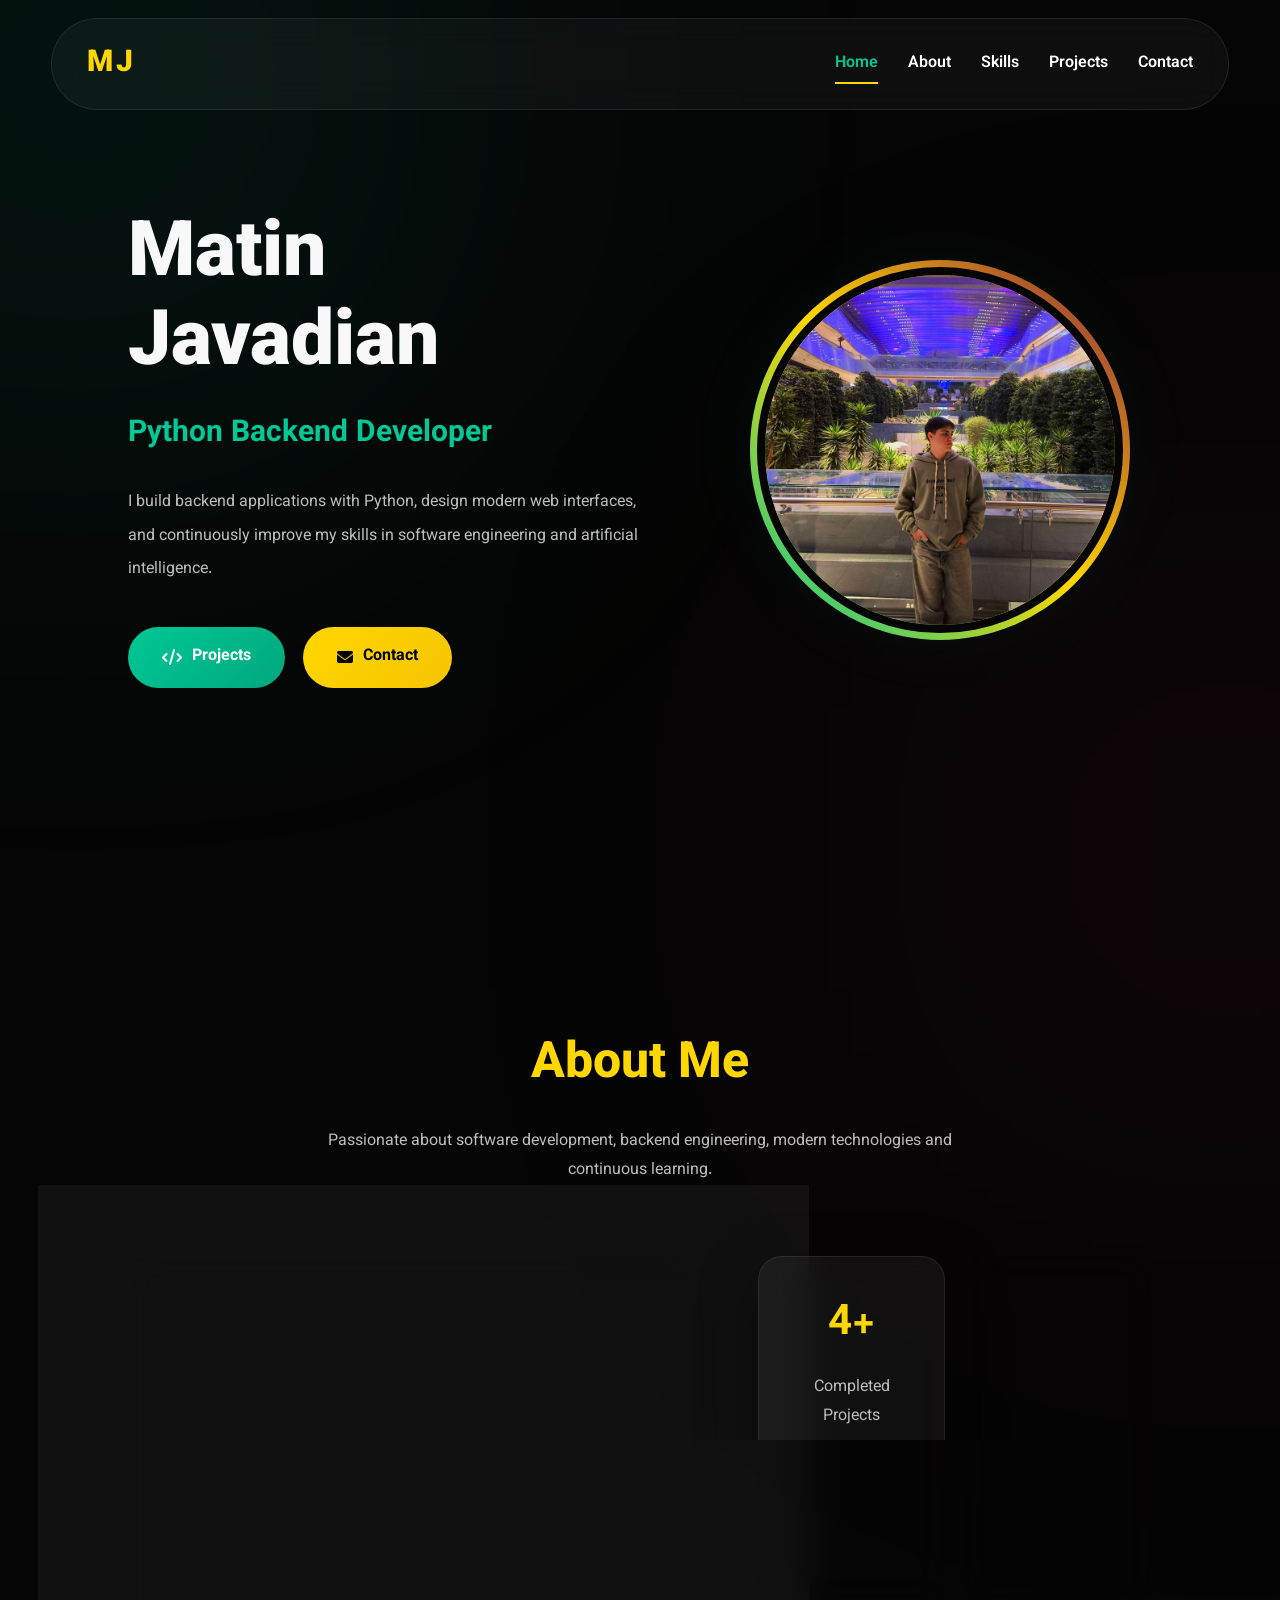
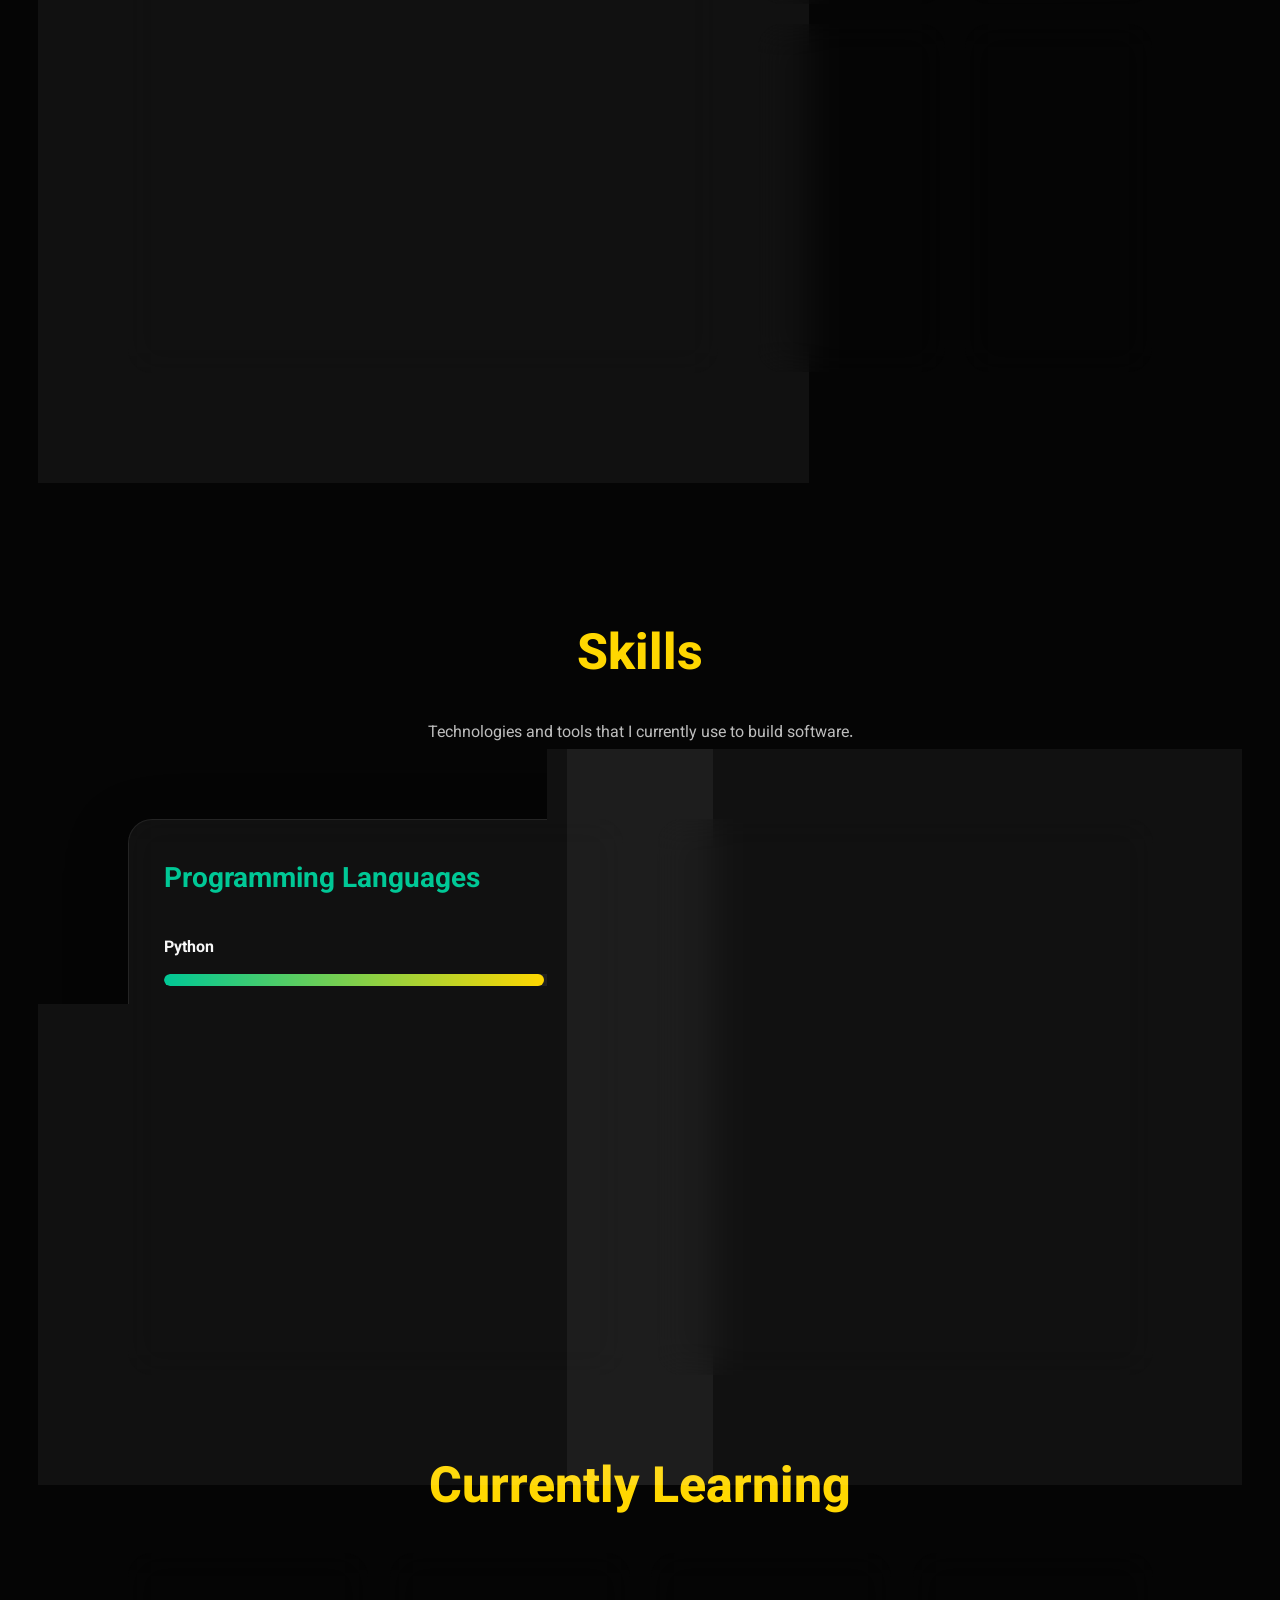
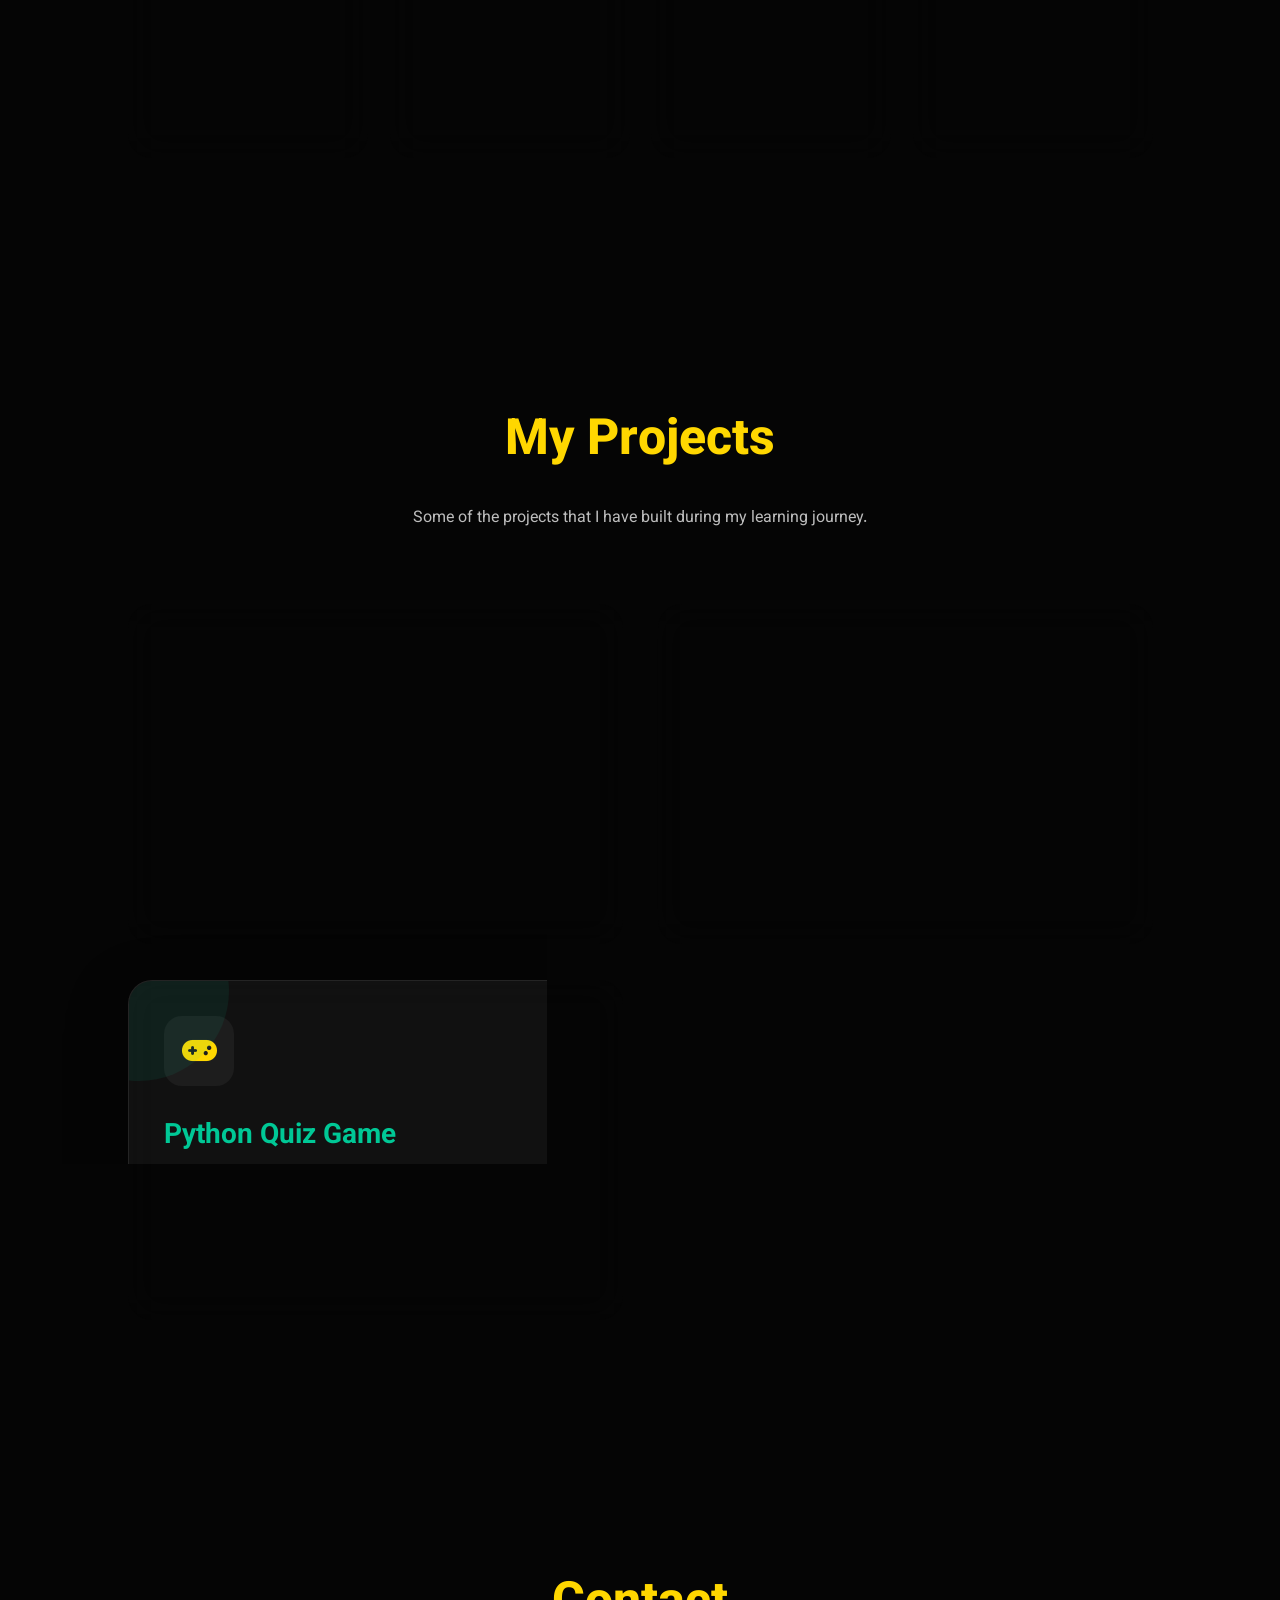
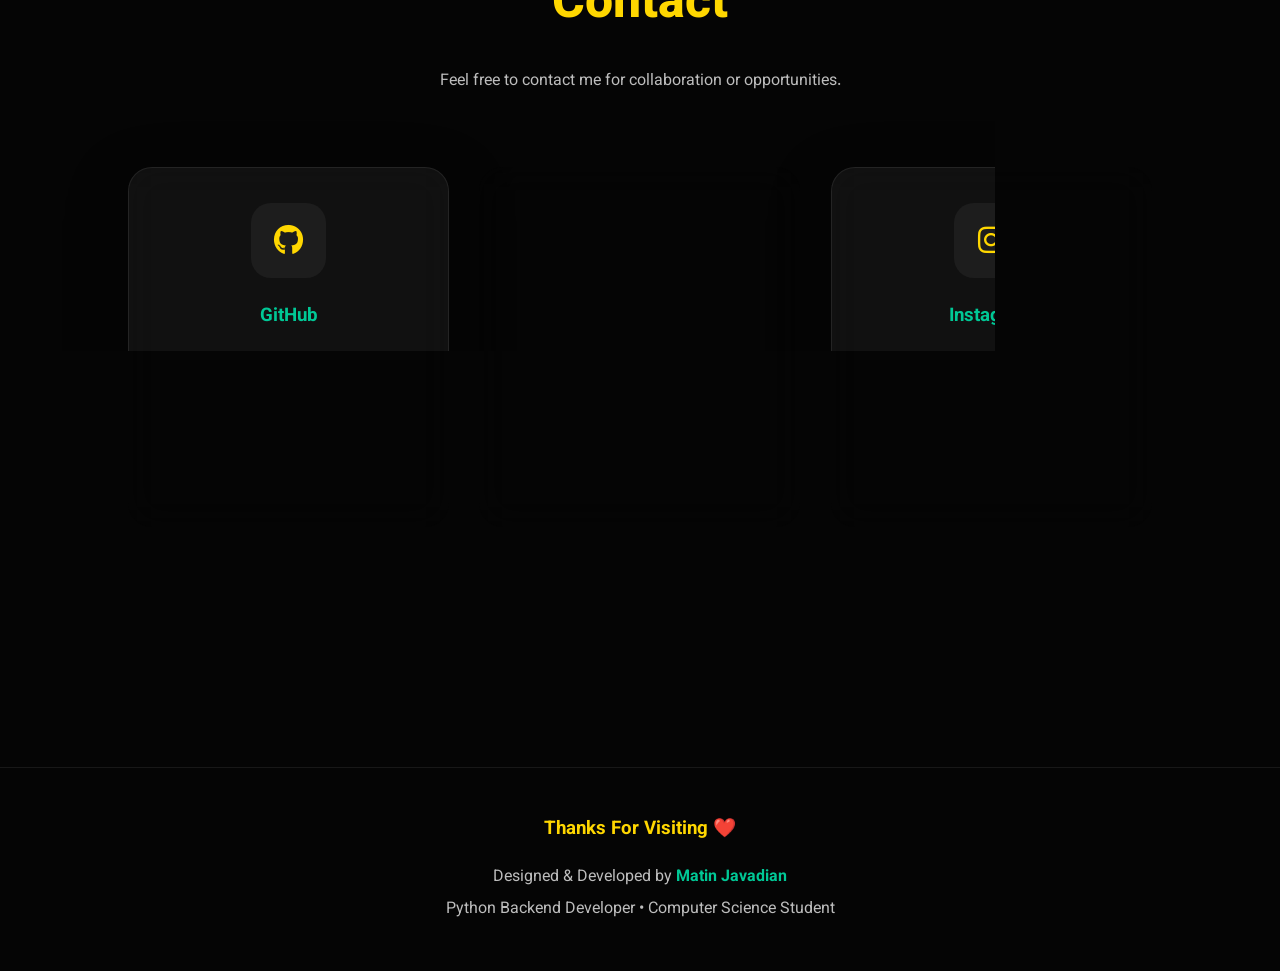
==== portfolio.html @ 79f71a72 "add all files to one single file" ====
<!DOCTYPE html>
<html lang="en" dir="ltr">

<head>

    <meta charset="UTF-8">

    <meta name="viewport"
          content="width=device-width, initial-scale=1.0">

    <meta name="description"
          content="Portfolio of Matin Javadian | Python Backend Developer">

    <meta name="keywords"
          content="Python, Backend Developer, HTML, CSS, Portfolio">

    <meta name="author"
          content="Matin Javadian">

    <title>
        Matin Javadian | Portfolio
    </title>

    <!-- Google Font -->

    <link rel="preconnect"
          href="https://fonts.googleapis.com">

    <link rel="preconnect"
          href="https://fonts.gstatic.com"
          crossorigin>

    <link href="https://fonts.googleapis.com/css2?family=Vazirmatn:wght@300;400;500;600;700;800;900&display=swap"
          rel="stylesheet">

    <!-- Font Awesome -->

    <link rel="stylesheet"
          href="https://cdnjs.cloudflare.com/ajax/libs/font-awesome/6.7.2/css/all.min.css">

    <style>

        /* ===========================
                ROOT
        ============================ */

        :root {

            --background: #050505;

            --surface: #101010;

            --surface-light: #171717;

            --green: #00C896;

            --gold: #FFD700;

            --red: #8B1E3F;

            --white: #F8F8F8;

            --gray: #BDBDBD;

            --glass: rgba(255,255,255,.05);

            --border: rgba(255,255,255,.08);

            --radius: 24px;

            --transition: .35s;

            --shadow:
                0 20px 60px rgba(0,0,0,.35);

        }

        /* ===========================
                RESET
        ============================ */

        * {

            margin: 0;

            padding: 0;

            box-sizing: border-box;

            scroll-behavior: smooth;

        }

        html {

            overflow-x: hidden;

        }

        body {

            background: var(--background);

            color: var(--white);

            font-family: "Vazirmatn", sans-serif;

            overflow-x: hidden;

            line-height: 1.8;

        }

        img {

            display: block;

            max-width: 100%;

        }

        a {

            text-decoration: none;

        }

        ul {

            list-style: none;

        }

        section {

            padding: 120px 10%;

        }

        .container {

            width: min(1300px,100%);

            margin: auto;

        }

        /* ===========================
                SCROLLBAR
        ============================ */

        ::-webkit-scrollbar {

            width: 10px;

        }

        ::-webkit-scrollbar-track {

            background: black;

        }

        ::-webkit-scrollbar-thumb {

            background: linear-gradient(

                    var(--green),

                    var(--gold)

            );

            border-radius: 30px;

        }

        /* ===========================
            BACKGROUND
        ============================ */

        body::before {

            content: "";

            position: fixed;

            width: 650px;

            height: 650px;

            left: -250px;

            top: -250px;

            background: var(--green);

            filter: blur(220px);

            opacity: .12;

            animation: blob1 18s infinite alternate;

            z-index: -100;

        }

        body::after {

            content: "";

            position: fixed;

            width: 600px;

            height: 600px;

            right: -250px;

            bottom: -250px;

            background: var(--red);

            filter: blur(220px);

            opacity: .13;

            animation: blob2 22s infinite alternate;

            z-index: -100;

        }

        @keyframes blob1 {

            to {

                transform:
                    translate(180px,120px);

            }

        }

        @keyframes blob2 {

            to {

                transform:
                    translate(-180px,-120px);

            }

        }

        /* ===========================
            REUSABLE
        ============================ */

        .section-title {

            text-align: center;

            font-size: clamp(35px,4vw,50px);

            color: var(--gold);

            margin-bottom: 18px;

            font-weight: 800;

        }

        .section-subtitle {

            text-align: center;

            color: var(--gray);

            margin-bottom: 70px;

            max-width: 650px;

            margin-inline: auto;

        }

        .glass {

            background: var(--glass);

            backdrop-filter: blur(18px);

            border: 1px solid var(--border);

            border-radius: var(--radius);

            transition: var(--transition);

            box-shadow: var(--shadow);

        }

        .glass:hover {

            transform: translateY(-8px);

            border-color: rgba(255,215,0,.35);

        }

        .btn {

            display: inline-flex;

            align-items: center;

            justify-content: center;

            gap: 10px;

            padding: 16px 34px;

            border-radius: 40px;

            font-weight: 700;

            transition: .35s;

        }

        .btn-primary {

            background: linear-gradient(
                135deg,
                var(--green),
                #00a87d
            );

            color: white;

        }

        .btn-secondary {

            background: linear-gradient(
                135deg,
                var(--gold),
                #f5c400
            );

            color: black;

        }

        .btn:hover {

            transform:
                translateY(-6px);

            box-shadow:
                0 0 35px rgba(0,200,150,.30);

        }

        /* ===========================
                NAVBAR
        ============================ */

        header {

            position: fixed;

            width: 100%;

            top: 18px;

            display: flex;

            justify-content: center;

            z-index: 9999;

            transition: .35s;

        }

        header.scrolled nav {

            background: rgba(5,5,5,.85);

            border-color: rgba(255,255,255,.10);

            backdrop-filter: blur(22px);

        }

        nav {

            width: min(1250px,92%);

            display: flex;

            justify-content: space-between;

            align-items: center;

            padding: 18px 35px;

            border-radius: 60px;

            background: rgba(255,255,255,.04);

            border: 1px solid rgba(255,255,255,.08);

            backdrop-filter: blur(16px);

        }

        .logo {

            font-size: 30px;

            font-weight: 900;

            color: var(--gold);

            letter-spacing: 3px;

        }

        nav ul {

            display: flex;

            gap: 30px;

        }

        nav a {

            color: white;

            font-weight: 600;

            position: relative;

            transition: .35s;

        }

        nav a::after {

            content: "";

            position: absolute;

            bottom: -8px;

            right: 0;

            width: 0;

            height: 2px;

            background: var(--gold);

            transition: .35s;

        }

        nav a:hover,
        nav a.active {

            color: var(--green);

        }

        nav a:hover::after,
        nav a.active::after {

            width: 100%;

        }


        /* ===========================
                HERO
        ============================ */

        #home {

            min-height: 100vh;

            display: flex;

            align-items: center;

        }

        .hero {

            display: grid;

            grid-template-columns: 1.1fr .9fr;

            align-items: center;

            gap: 80px;

        }

        .hero-content h1 {

            font-size: clamp(50px,6vw,82px);

            font-weight: 900;

            line-height: 1.15;

            margin-bottom: 18px;

        }

        .hero-content h2 {

            color: var(--green);

            font-size: 30px;

            margin-bottom: 25px;

            font-weight: 700;

        }

        .hero-content p {

            max-width: 620px;

            color: var(--gray);

            line-height: 2.1;

            margin-bottom: 40px;

        }

        .hero-buttons {

            display: flex;

            gap: 18px;

            flex-wrap: wrap;

        }

        .hero-image {

            display: flex;

            justify-content: center;

            align-items: center;

        }

        .profile-wrapper {

            position: relative;

            width: 380px;

            height: 380px;

            animation: float 5s ease-in-out infinite;

        }

        @keyframes float {

            0% {

                transform: translateY(0);

            }

            50% {

                transform: translateY(-18px);

            }

            100% {

                transform: translateY(0);

            }

        }

        .profile-ring {

            width: 100%;

            height: 100%;

            padding: 7px;

            border-radius: 50%;

            background: linear-gradient(
                45deg,
                var(--green),
                var(--gold),
                var(--red)
            );

            animation: rotateRing 14s linear infinite;

        }

        @keyframes rotateRing {

            to {

                transform: rotate(360deg);

            }

        }

        .profile-ring img {

            width: 100%;

            height: 100%;

            border-radius: 50%;

            object-fit: cover;

            border: 8px solid var(--background);

        }

        .profile-glow {

            position: absolute;

            inset: -20px;

            border-radius: 50%;

            background: radial-gradient(
                rgba(0,200,150,.25),
                transparent 70%
            );

            z-index: -1;

            filter: blur(30px);

        }

        /* ===========================
                ABOUT
        ============================ */

        .about-grid {

            display: grid;

            grid-template-columns: 1.2fr .8fr;

            gap: 40px;

        }

        .about-card {

            padding: 40px;

        }

        .about-card h3 {

            color: var(--green);

            font-size: 32px;

            margin-bottom: 25px;

        }

        .about-card p {

            color: var(--gray);

            line-height: 2.2;

            margin-bottom: 18px;

        }

        .philosophy {

            margin-top: 35px;

            padding: 25px;

            border-right: 5px solid var(--gold);

            background: rgba(255,255,255,.03);

            border-radius: 15px;

        }

        .philosophy p {

            color: white;

            font-size: 18px;

            font-style: italic;

            margin: 0;

        }

        .stats {

            display: grid;

            grid-template-columns: repeat(2,1fr);

            gap: 20px;

        }

        .stat {

            padding: 30px;

            text-align: center;

        }

        .stat h2 {

            color: var(--gold);

            font-size: 42px;

            margin-bottom: 12px;

        }

        .stat p {

            color: var(--gray);

        }

        /* ===========================
                SKILLS
        ============================ */

        .skills-grid {

            display: grid;

            grid-template-columns: repeat(2,1fr);

            gap: 35px;

        }

        .skill-card {

            padding: 35px;

        }

        .skill-card h3 {

            color: var(--green);

            margin-bottom: 30px;

            font-size: 28px;

        }

        .skill {

            margin-bottom: 28px;

        }

        .skill-title {

            display: flex;

            justify-content: space-between;

            margin-bottom: 10px;

            font-weight: 700;

        }

        .bar {

            height: 12px;

            background: #202020;

            border-radius: 50px;

            overflow: hidden;

        }

        .fill {

            width: 0;

            height: 100%;

            border-radius: 50px;

            background: linear-gradient(
                to left,
                var(--gold),
                var(--green)
            );

            animation: fillBar 2s forwards;

        }

        @keyframes fillBar {

            to {

                width: var(--value);

            }

        }

        .tools-list {

            display: grid;

            gap: 18px;

        }

        .tools-list li {

            display: flex;

            align-items: center;

            gap: 14px;

            color: var(--gray);

        }

        .tools-list i {

            color: var(--gold);

            font-size: 18px;

        }

        /* ===========================
            CURRENTLY LEARNING
        ============================ */

        .learning {

            margin-top: 70px;

        }

        .learning-grid {

            display: grid;

            grid-template-columns: repeat(auto-fit,minmax(220px,1fr));

            gap: 22px;

        }

        .learning-card {

            padding: 28px;

            text-align: center;

        }

        .learning-card i {

            font-size: 34px;

            color: var(--gold);

            margin-bottom: 18px;

        }

        .learning-card h4 {

            margin-bottom: 12px;

            color: white;

        }

        .learning-card p {

            color: var(--gray);

            font-size: 15px;

        }

            /* ===========================
                PROJECTS
        ============================ */

        .projects-grid {

            display: grid;

            grid-template-columns: repeat(auto-fit, minmax(330px, 1fr));

            gap: 35px;

        }

        .project-card {

            position: relative;

            padding: 35px;

            overflow: hidden;

            cursor: pointer;

        }

        .project-card::before {

            content: "";

            position: absolute;

            width: 180px;

            height: 180px;

            border-radius: 50%;

            background: rgba(0, 200, 150, .08);

            top: -80px;

            left: -80px;

            transition: .45s;

        }

        .project-card:hover::before {

            transform: scale(2.2);

        }

        .project-card:hover {

            transform: translateY(-12px);

            border-color: rgba(255, 215, 0, .25);

            box-shadow: 0 20px 45px rgba(0, 0, 0, .35);

        }

        .project-icon {

            width: 70px;

            height: 70px;

            border-radius: 18px;

            display: flex;

            align-items: center;

            justify-content: center;

            background: rgba(255,255,255,.05);

            color: var(--gold);

            font-size: 28px;

            margin-bottom: 25px;

        }

        .project-card h3 {

            margin-bottom: 18px;

            color: var(--green);

            font-size: 28px;

        }

        .project-card p {

            color: var(--gray);

            line-height: 2;

            margin-bottom: 30px;

        }

        .project-btn {

            display: inline-flex;

            align-items: center;

            gap: 10px;

            padding: 14px 28px;

            border-radius: 35px;

            background: linear-gradient(
                135deg,
                var(--green),
                #009f76
            );

            color: white;

            border: none;

            cursor: pointer;

            transition: .35s;

            font-weight: 700;

        }

        .project-btn:hover {

            transform: translateY(-4px);

            box-shadow: 0 0 25px rgba(0,200,150,.35);

        }

        /* ===========================
                MODAL
        ============================ */

        .modal {

            position: fixed;

            inset: 0;

            background: rgba(0,0,0,.75);

            display: flex;

            justify-content: center;

            align-items: center;

            opacity: 0;

            visibility: hidden;

            transition: .35s;

            z-index: 99999;

            backdrop-filter: blur(8px);

        }

        .modal.active {

            opacity: 1;

            visibility: visible;

        }

        .modal-box {

            width: min(720px,90%);

            background: #111;

            border: 1px solid rgba(255,255,255,.08);

            border-radius: 24px;

            padding: 40px;

            position: relative;

            transform: translateY(40px);

            transition: .35s;

        }

        .modal.active .modal-box {

            transform: translateY(0);

        }

        .modal-close {

            position: absolute;

            top: 18px;

            left: 18px;

            width: 45px;

            height: 45px;

            border-radius: 50%;

            border: none;

            background: rgba(255,255,255,.08);

            color: white;

            cursor: pointer;

            transition: .3s;

        }

        .modal-close:hover {

            background: crimson;

            transform: rotate(90deg);

        }

        .modal-box h2 {

            color: var(--gold);

            margin-bottom: 20px;

        }

        .modal-box p {

            color: var(--gray);

            line-height: 2;

            margin-bottom: 25px;

        }

        .modal-list {

            margin-bottom: 30px;

        }

        .modal-list li {

            margin-bottom: 12px;

            color: var(--gray);

        }

        .github-btn {

            display: inline-flex;

            align-items: center;

            gap: 10px;

            padding: 14px 26px;

            border-radius: 35px;

            background: linear-gradient(
                135deg,
                var(--gold),
                #f5c400
            );

            color: black;

            font-weight: bold;

            transition: .35s;

        }

        .github-btn:hover {

            transform: translateY(-5px);

        }

        /* ===========================
                SCROLL REVEAL
        ============================ */

        .reveal {

            opacity: 0;

            transform: translateY(70px);

            transition: 1s;

        }

        .reveal.active {

            opacity: 1;

            transform: translateY(0);

        }

        /* ===========================
                CONTACT
        ============================ */

        .contact-grid {

            display: grid;

            grid-template-columns: repeat(auto-fit, minmax(280px, 1fr));

            gap: 30px;

        }

        .contact-card {

            padding: 35px;

            text-align: center;

        }

        .contact-icon {

            width: 75px;

            height: 75px;

            margin: auto;

            margin-bottom: 22px;

            border-radius: 20px;

            display: flex;

            align-items: center;

            justify-content: center;

            background: rgba(255,255,255,.05);

            color: var(--gold);

            font-size: 30px;

        }

        .contact-card h3 {

            margin-bottom: 15px;

            color: var(--green);

        }

        .contact-card p {

            color: var(--gray);

            margin-bottom: 25px;

            line-height: 1.9;

        }

        .contact-card a {

            display: inline-flex;

            align-items: center;

            justify-content: center;

            gap: 10px;

            padding: 14px 28px;

            border-radius: 40px;

            color: white;

            background: linear-gradient(
                135deg,
                var(--green),
                #009d76
            );

            transition: .35s;

        }

        .contact-card a:hover {

            transform: translateY(-5px);

            box-shadow: 0 0 25px rgba(0,200,150,.35);

        }

        /* ===========================
                FOOTER
        ============================ */

        footer {

            margin-top: 120px;

            border-top: 1px solid rgba(255,255,255,.08);

            padding: 45px 10%;

            text-align: center;

        }

        footer h3 {

            color: var(--gold);

            margin-bottom: 15px;

        }

        footer p {

            color: var(--gray);

            line-height: 2;

        }

        footer span {

            color: var(--green);

            font-weight: bold;

        }

        /* ===========================
                RESPONSIVE
        ============================ */

        @media (max-width:1100px){

            .hero{

                grid-template-columns:1fr;

                text-align:center;

                gap:60px;

            }

            .hero-content p{

                margin:auto;

            }

            .hero-buttons{

                justify-content:center;

            }

            .about-grid{

                grid-template-columns:1fr;

            }

            .skills-grid{

                grid-template-columns:1fr;

            }

        }

        @media (max-width:850px){

            header{

                top:10px;

            }

            nav{

                flex-direction:column;

                gap:18px;

                border-radius:28px;

            }

            nav ul{

                flex-wrap:wrap;

                justify-content:center;

            }

            .profile-wrapper{

                width:280px;

                height:280px;

            }

            section{

                padding:90px 7%;

            }

            .section-title{

                font-size:36px;

            }

            .hero-content h1{

                font-size:48px;

            }

            .hero-content h2{

                font-size:24px;

            }

            .modal-box{

                padding:28px;

            }

        }

    </style>

</head>

<body>

    <header>

        <nav>

            <div class="logo">

                MJ

            </div>

            <ul>

                <li><a href="#home" class="active">Home</a></li>

                <li><a href="#about">About</a></li>

                <li><a href="#skills">Skills</a></li>

                <li><a href="#projects">Projects</a></li>

                <li><a href="#contact">Contact</a></li>

            </ul>

        </nav>

    </header>

    <main>

        <section id="home">

            <div class="container hero">

                <div class="hero-content reveal">

                    <h1>

                        Matin<br>Javadian

                    </h1>

                    <h2>

                        Python Backend Developer

                    </h2>

                    <p>

                        I build backend applications with Python, design modern web interfaces,
                        and continuously improve my skills in software engineering and artificial intelligence.

                    </p>

                    <div class="hero-buttons">

                        <a href="#projects" class="btn btn-primary">

                            <i class="fa-solid fa-code"></i>

                            Projects

                        </a>

                        <a href="#contact" class="btn btn-secondary">

                            <i class="fa-solid fa-envelope"></i>

                            Contact

                        </a>

                    </div>

                </div>

                <div class="hero-image reveal">

                    <div class="profile-wrapper">

                        <div class="profile-glow"></div>

                        <div class="profile-ring">

                            <img src="[data-uri]">

                        </div>

                    </div>

                </div>

            </div>

        </section>
            <!-- ===========================
                ABOUT
        ============================ -->

        <section id="about">

            <div class="container">

                <h2 class="section-title">

                    About Me

                </h2>

                <p class="section-subtitle">

                    Passionate about software development, backend engineering,
                    modern technologies and continuous learning.

                </p>

                <div class="about-grid">

                    <div class="glass about-card reveal">

                        <h3>

                            Hello 👋

                        </h3>

                        <p>

                            My name is <strong>Matin Javadian</strong>, a Computer Science student
                            and Python Backend Developer who enjoys building software,
                            solving real-world problems and learning modern technologies

                        </p>

                        <p>

                            My programming journey started with curiosity and has grown
                            into a passion for creating scalable applications,
                            beautiful user experiences and continuously improving
                            my technical skills

                        </p>

                        <p>

                            My long-term goal is to continue my education in Germany,
                            gain professional experience in software engineering,
                            specialize in Python and Artificial Intelligence,
                            and eventually establish my own technology company.

                        </p>

                        <div class="philosophy">

                            <p>

                                "I don't just write code.
                                I build solutions that create value."

                            </p>

                        </div>

                    </div>

                    <div class="stats">

                        <div class="glass stat reveal">

                            <h2>

                                4+

                            </h2>

                            <p>

                                Completed Projects

                            </p>

                        </div>

                        <div class="glass stat reveal">

                            <h2>

                                7+

                            </h2>

                            <p>

                                Technologies

                            </p>

                        </div>

                        <div class="glass stat reveal">

                            <h2>

                                ∞

                            </h2>

                            <p>

                                Learning Motivation

                            </p>

                        </div>

                        <div class="glass stat reveal">

                            <h2>

                                100%

                            </h2>

                            <p>

                                Passion For Programming

                            </p>

                        </div>

                    </div>

                </div>

            </div>

        </section>

        <!-- ===========================
                SKILLS
        ============================ -->

        <section id="skills">

            <div class="container">

                <h2 class="section-title">

                    Skills

                </h2>

                <p class="section-subtitle">

                    Technologies and tools that I currently use
                    to build software.

                </p>

                <div class="skills-grid">

                    <div class="glass skill-card reveal">

                        <h3>

                            Programming Languages

                        </h3>

                        <div class="skill">

                            <div class="skill-title">

                                <span>Python</span>

                                <span>90%</span>

                            </div>

                            <div class="bar">

                                <div class="fill"
                                     style="--value:90%;"></div>

                            </div>

                        </div>

                        <div class="skill">

                            <div class="skill-title">

                                <span>HTML</span>

                                <span>90%</span>

                            </div>

                            <div class="bar">

                                <div class="fill"
                                     style="--value:90%;"></div>

                            </div>

                        </div>

                        <div class="skill">

                            <div class="skill-title">

                                <span>CSS</span>

                                <span>85%</span>

                            </div>

                            <div class="bar">

                                <div class="fill"
                                     style="--value:85%;"></div>

                            </div>

                        </div>

                        <div class="skill">

                            <div class="skill-title">

                                <span>SQL</span>

                                <span>50%</span>

                            </div>

                            <div class="bar">

                                <div class="fill"
                                     style="--value:50%;"></div>

                            </div>

                        </div>
                        
                        <div class="skill">

                            <div class="skill-title">

                                <span>C#</span>

                                <span>20%</span>

                            </div>

                            <div class="bar">

                                <div class="fill"
                                     style="--value:20%;"></div>

                            </div>

                        </div>

                    </div>

                    <div class="glass skill-card reveal">

                        <h3>

                            Tools & Technologies

                        </h3>

                        <ul class="tools-list">

                            <li>

                                <i class="fa-brands fa-python"></i>

                                Python Backend Development

                            </li>

                            <li>

                                <i class="fa-brands fa-html5"></i>

                                HTML5

                            </li>

                            <li>

                                <i class="fa-brands fa-css3-alt"></i>

                                CSS3

                            </li>

                            <li>

                                <i class="fa-solid fa-database"></i>

                                SQL

                            </li>

                            <li>

                                <i class="fa-brands fa-git-alt"></i>

                                Git

                            </li>

                            <li>

                                <i class="fa-brands fa-github"></i>

                                GitHub

                            </li>

                            <li>

                                <i class="fa-solid fa-code"></i>

                                VS Code

                            </li>

                            <li>

                                <i class="fa-solid fa-server"></i>

                                XAMPP

                            </li>

                            <li>

                                <i class="fa-solid fa-file-word"></i>

                                Microsoft Office

                            </li>

                        </ul>

                    </div>

                </div>

                <!-- ===========================
                    CURRENTLY LEARNING
                ============================ -->

                <div class="learning">

                    <h2 class="section-title">

                        Currently Learning

                    </h2>

                    <div class="learning-grid">

                        <div class="glass learning-card reveal">

                            <i class="fa-brands fa-python"></i>

                            <h4>Django</h4>

                            <p>

                                Building scalable backend applications.

                            </p>

                        </div>

                        <div class="glass learning-card reveal">

                            <i class="fa-solid fa-brain"></i>

                            <h4>Artificial Intelligence</h4>

                            <p>

                                Machine Learning fundamentals.

                            </p>

                        </div>

                        <div class="glass learning-card reveal">

                            <i class="fa-solid fa-language"></i>

                            <h4>German Language</h4>

                            <p>

                                Preparing for studying in Germany.

                            </p>

                        </div>

                        <div class="glass learning-card reveal">

                            <i class="fa-solid fa-laptop-code"></i>

                            <h4>Advanced Python</h4>

                            <p>

                                Writing cleaner and more scalable code.

                            </p>

                        </div>

                    </div>

                </div>

            </div>

        </section>
            <!-- ===========================
                PROJECTS
        ============================ -->

        <section id="projects">

            <div class="container">

                <h2 class="section-title">

                    My Projects

                </h2>

                <p class="section-subtitle">

                    Some of the projects that I have built during my learning journey.

                </p>

                <div class="projects-grid">

                    <!-- Project 1 -->

                    <div class="glass project-card reveal">

                        <div class="project-icon">

                            <i class="fa-solid fa-calculator"></i>

                        </div>

                        <h3>

                            Scientific Calculator

                        </h3>

                        <p>

                            Advanced calculator developed with Python.

                        </p>

                        <button class="project-btn"
                                onclick="openModal('calculator')">

                            <i class="fa-solid fa-eye"></i>

                            View Details

                        </button>

                    </div>

                    <!-- Project 2 -->

                    <div class="glass project-card reveal">

                        <div class="project-icon">

                            <i class="fa-solid fa-globe"></i>

                        </div>

                        <h3>

                            Personal Website

                        </h3>

                        <p>

                            Responsive portfolio designed with HTML & CSS.

                        </p>

                        <button class="project-btn"
                                onclick="openModal('portfolio')">

                            <i class="fa-solid fa-eye"></i>

                            View Details

                        </button>

                    </div>

                    <!-- Project 3 -->

                    <div class="glass project-card reveal">

                        <div class="project-icon">

                            <i class="fa-solid fa-gamepad"></i>

                        </div>

                        <h3>

                            Python Quiz Game

                        </h3>

                        <p>

                            Educational quiz game written in Python.

                        </p>

                        <button class="project-btn"
                                onclick="openModal('quiz')">

                            <i class="fa-solid fa-eye"></i>

                            View Details

                        </button>

                    </div>

                </div>

            </div>

        </section>

        <!-- ===========================
                CONTACT
        ============================ -->

        <section id="contact">

            <div class="container">

                <h2 class="section-title">

                    Contact

                </h2>

                <p class="section-subtitle">

                    Feel free to contact me for collaboration or opportunities.

                </p>

                <div class="contact-grid">

                    <div class="glass contact-card reveal">

                        <div class="contact-icon">

                            <i class="fa-brands fa-github"></i>

                        </div>

                        <h3>

                            GitHub

                        </h3>

                        <p>

                            Check out my repositories and projects.

                        </p>

                        <a href="https://github.com/YOUR_USERNAME"
                           target="_blank">

                            Open GitHub

                        </a>

                    </div>

                    <div class="glass contact-card reveal">

                        <div class="contact-icon">

                            <i class="fa-solid fa-envelope"></i>

                        </div>

                        <h3>

                            Email

                        </h3>

                        <p>

                            Contact me by email.

                        </p>

                        <a href="mailto:example@gmail.com">

                            Send Email

                        </a>

                    </div>

                    <div class="glass contact-card reveal">

                        <div class="contact-icon">

                            <i class="fa-brands fa-instagram"></i>

                        </div>

                        <h3>

                            Instagram

                        </h3>

                        <p>

                            Follow my learning journey.

                        </p>

                        <a href="https://instagram.com/YOUR_USERNAME"
                           target="_blank">

                            Visit Profile

                        </a>

                    </div>

                </div>

            </div>

        </section>

    </main>

    <!-- ===========================
            FOOTER
    ============================ -->

    <footer>

        <h3>

            Thanks For Visiting ❤️

        </h3>

        <p>

            Designed & Developed by

            <span>

                Matin Javadian

            </span>

        </p>

        <p>

            Python Backend Developer • Computer Science Student

        </p>

    </footer>

    <!-- ===========================
            PROJECT MODAL
    ============================ -->

    <div class="modal"
         id="projectModal">

        <div class="modal-box">

            <button class="modal-close"
                    onclick="closeModal()">

                <i class="fa-solid fa-xmark"></i>

            </button>

            <h2 id="modalTitle">

            </h2>

            <p id="modalDescription">

            </p>

            <ul class="modal-list"
                id="modalFeatures">

            </ul>

            <a id="modalGithub"
               class="github-btn"
               target="_blank">

                <i class="fa-brands fa-github"></i>

                Open GitHub

            </a>

        </div>

    </div>
        <script>

        /* ===========================
                PROJECT DATA
        ============================ */

        const projects = {

            calculator: {

                title: "Scientific Calculator",

                description:
                    "An advanced scientific calculator developed with Python. This project focuses on clean code, mathematical operations, and user-friendly interaction.",

                features: [

                    "Scientific calculations",

                    "Error handling",

                    "Clean architecture",

                    "Fast execution",

                    "Python"

                ],

                github:
                    "https://github.com/YOUR_USERNAME"

            },

            portfolio: {

                title: "Personal Portfolio",

                description:
                    "A responsive portfolio website developed using HTML and CSS with modern UI, animations and glassmorphism design.",

                features: [

                    "Responsive Design",

                    "Modern UI",

                    "Glassmorphism",

                    "Animations",

                    "HTML & CSS"

                ],

                github:
                    "https://github.com/YOUR_USERNAME"

            },

            quiz: {

                title: "Python Quiz Game",

                description:
                    "An educational quiz game built with Python including score management and multiple questions.",

                features: [

                    "Score System",

                    "Multiple Questions",

                    "Python",

                    "Console UI",

                    "Clean Code"

                ],

                github:
                    "https://github.com/YOUR_USERNAME"

            }

        };

        /* ===========================
                MODAL
        ============================ */

        const modal =
            document.getElementById("projectModal");

        const modalTitle =
            document.getElementById("modalTitle");

        const modalDescription =
            document.getElementById("modalDescription");

        const modalFeatures =
            document.getElementById("modalFeatures");

        const modalGithub =
            document.getElementById("modalGithub");

        function openModal(projectName) {

            const project =
                projects[projectName];

            modalTitle.textContent =
                project.title;

            modalDescription.textContent =
                project.description;

            modalFeatures.innerHTML = "";

            project.features.forEach(function(feature){

                modalFeatures.innerHTML +=
                    `<li>✔ ${feature}</li>`;

            });

            modalGithub.href =
                project.github;

            modal.classList.add("active");

            document.body.style.overflow = "hidden";

        }

        function closeModal() {

            modal.classList.remove("active");

            document.body.style.overflow = "auto";

        }

        modal.addEventListener("click", function(e){

            if(e.target === modal){

                closeModal();

            }

        });

        document.addEventListener("keydown", function(e){

            if(e.key === "Escape"){

                closeModal();

            }

        });

        /* ===========================
            SCROLL REVEAL
        ============================ */

        const reveals =
            document.querySelectorAll(".reveal");

        function revealSections(){

            const trigger =
                window.innerHeight * 0.85;

            reveals.forEach(function(item){

                const top =
                    item.getBoundingClientRect().top;

                if(top < trigger){

                    item.classList.add("active");

                }

            });

        }

        revealSections();

        window.addEventListener(
            "scroll",
            revealSections
        );

        /* ===========================
            ACTIVE NAVBAR
        ============================ */

        const sections =
            document.querySelectorAll("section");

        const navLinks =
            document.querySelectorAll("nav a");

        window.addEventListener("scroll", function(){

            let current = "";

            sections.forEach(function(section){

                const sectionTop =
                    section.offsetTop - 140;

                if(window.scrollY >= sectionTop){

                    current = section.getAttribute("id");

                }

            });

            navLinks.forEach(function(link){

                link.classList.remove("active");

                if(

                    link.getAttribute("href")
                    === "#" + current

                ){

                    link.classList.add("active");

                }

            });

        });

        /* ===========================
            NAVBAR GLASS
        ============================ */

        const header =
            document.querySelector("header");

        window.addEventListener("scroll", function(){

            if(window.scrollY > 60){

                header.classList.add("scrolled");

            }

            else{

                header.classList.remove("scrolled");

            }

        });

    </script>

</body>

</html>
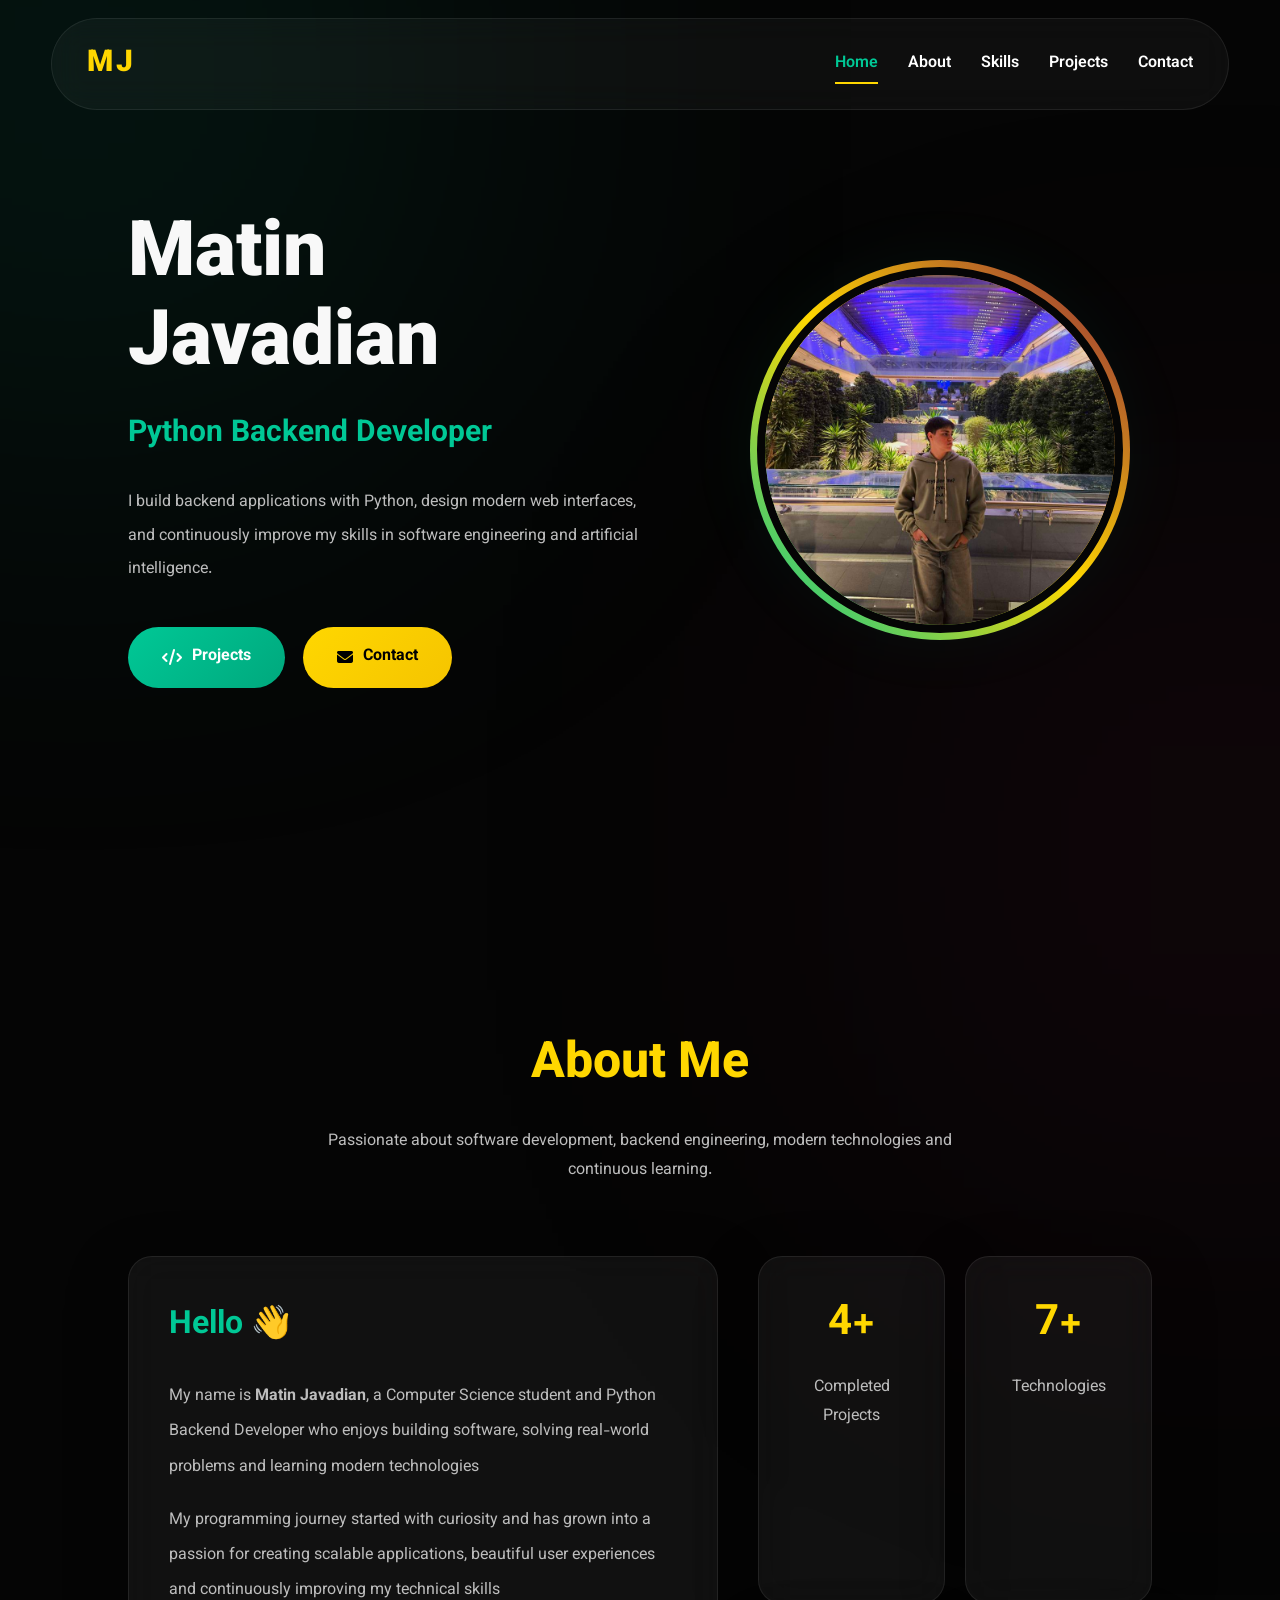
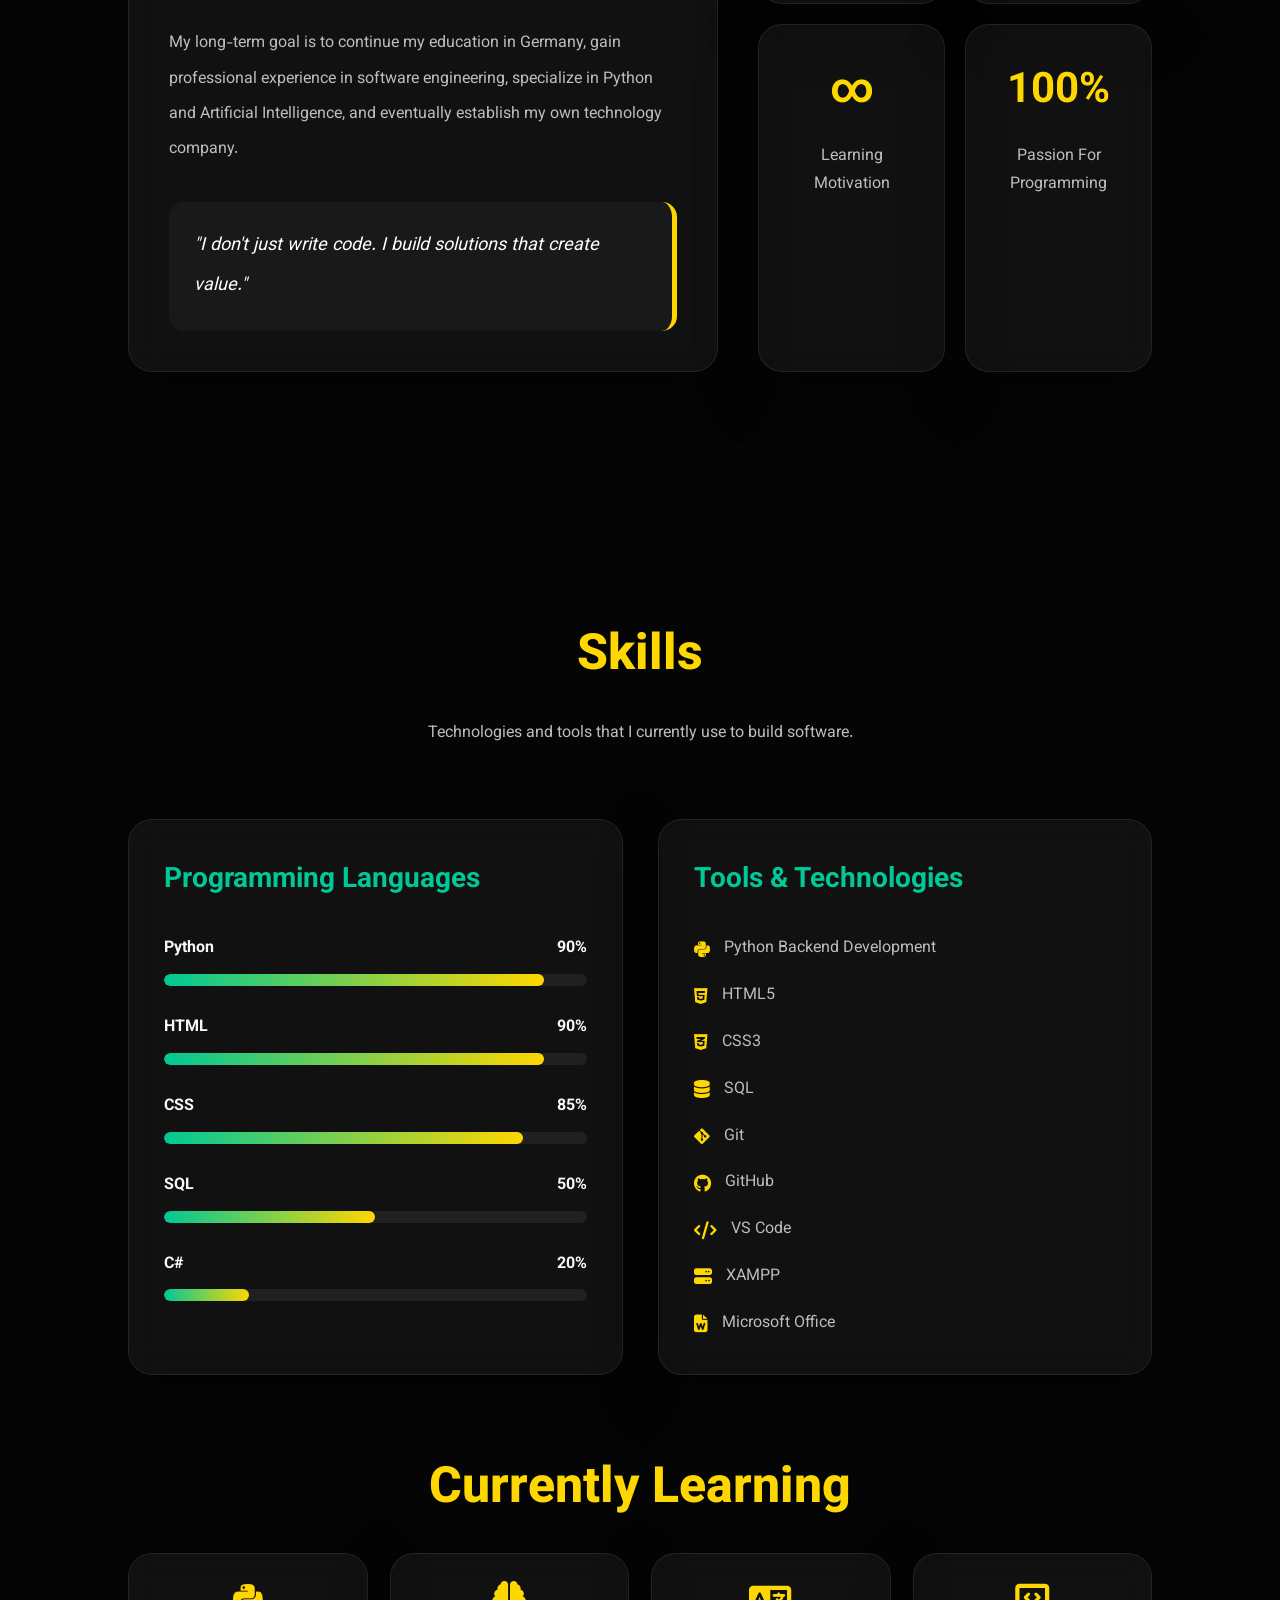
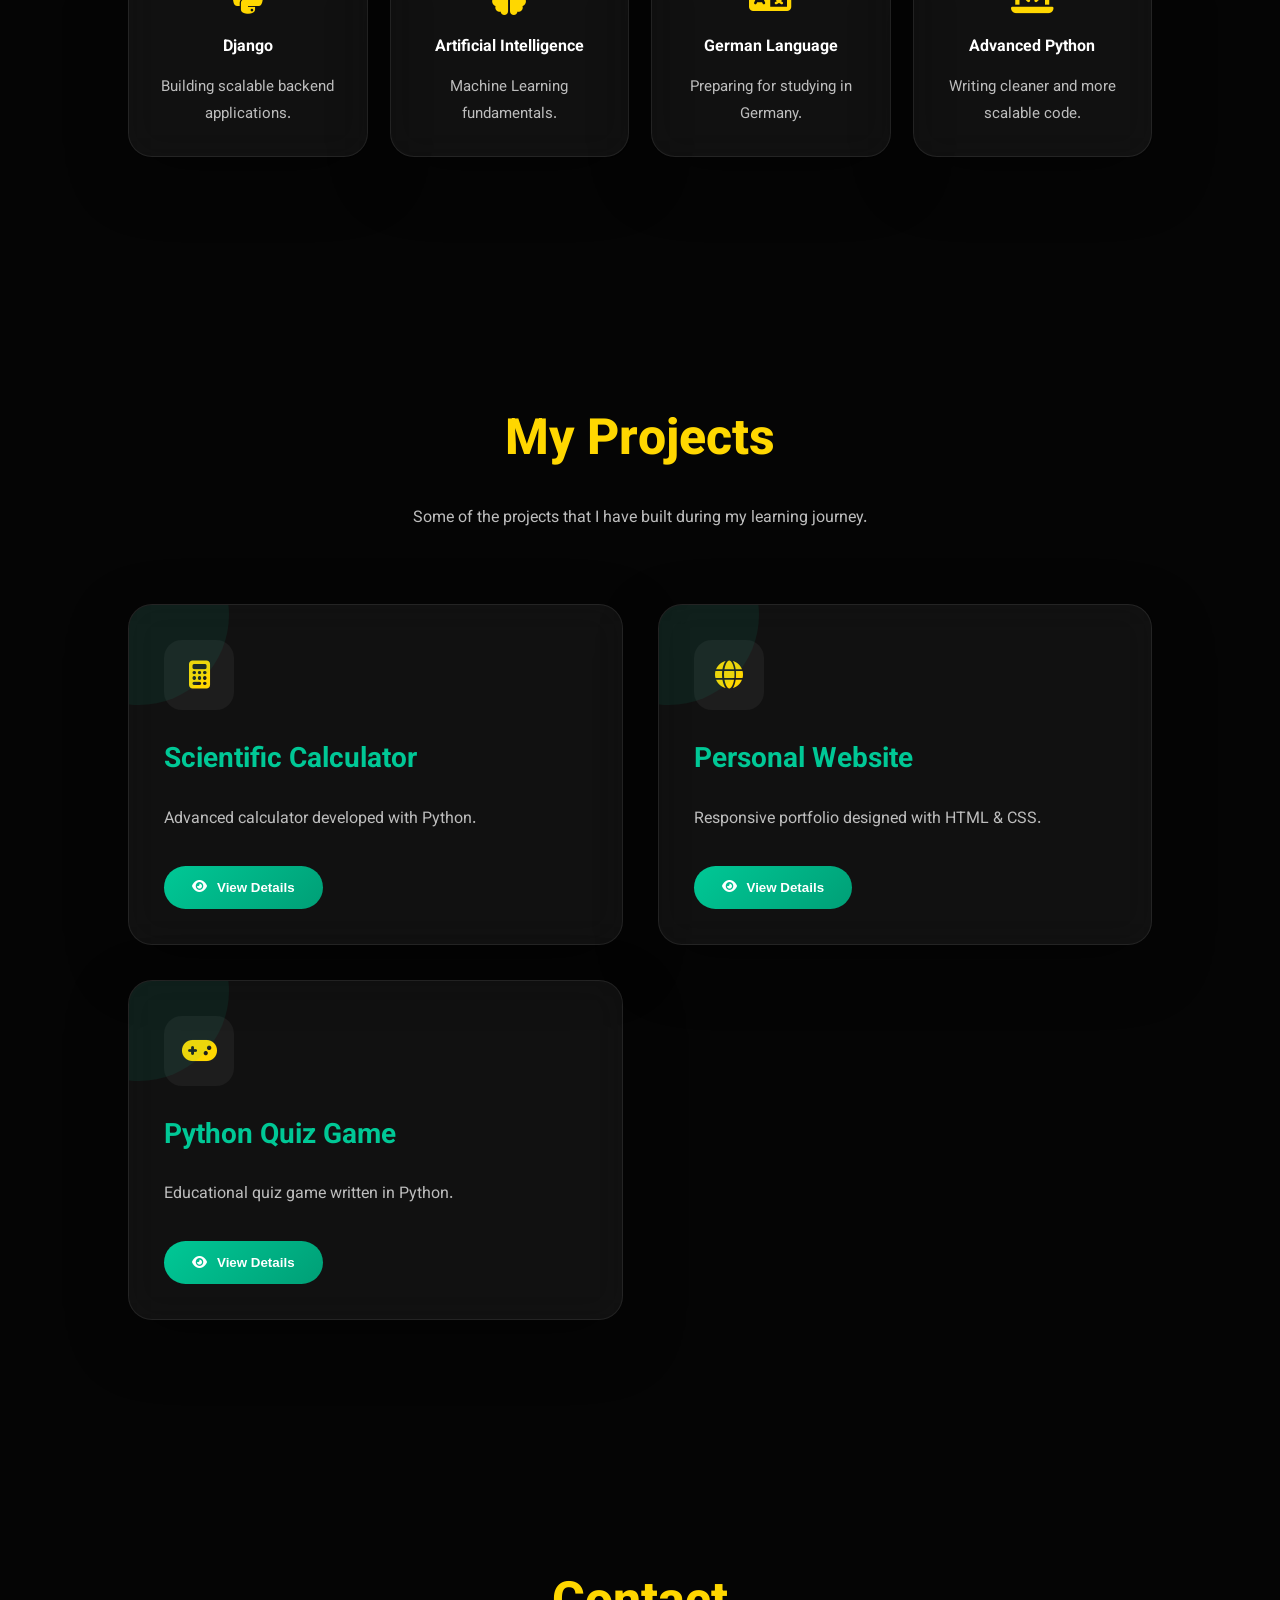
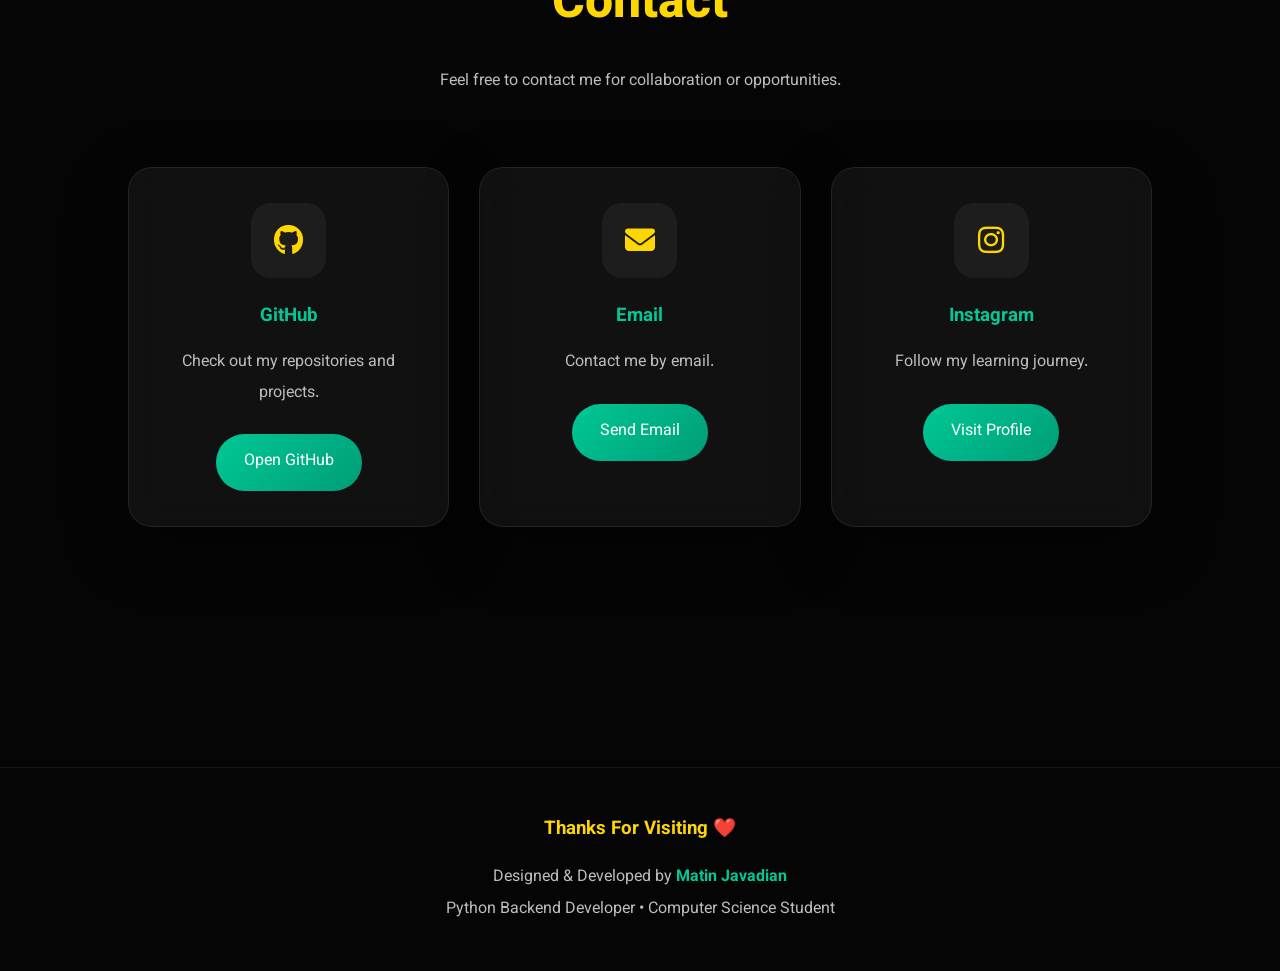
==== commit 6e43c52c: "add urls" ====
--- a/portfolio.html
+++ b/portfolio.html
@@ -2220,7 +2220,7 @@
 
                         </p>
 
-                        <a href="https://github.com/YOUR_USERNAME"
+                        <a href="https://github.com/princematin"
                            target="_blank">
 
                             Open GitHub
@@ -2248,12 +2248,11 @@
                             Contact me by email.
 
                         </p>
-
-                        <a href="mailto:example@gmail.com">
-
-                            Send Email
-
-                        </a>
+                            <a href="mailto:matinx636@gmail.com">
+
+                                Send Email
+
+                            </a>
 
                     </div>
 
@@ -2277,7 +2276,7 @@
 
                         </p>
 
-                        <a href="https://instagram.com/YOUR_USERNAME"
+                        <a href="https://www.instagram.com/prince_wba"
                            target="_blank">
 
                             Visit Profile
@@ -2398,7 +2397,7 @@
                 ],
 
                 github:
-                    "https://github.com/YOUR_USERNAME"
+                    "https://github.com/princematin/calculator"
 
             },
 
@@ -2424,13 +2423,13 @@
                 ],
 
                 github:
-                    "https://github.com/YOUR_USERNAME"
+                    "https://github.com/princematin/my_information_website"
 
             },
 
             quiz: {
 
-                title: "Python Quiz Game",
+                title: "Python Quiz Game(NabardElmi)",
 
                 description:
                     "An educational quiz game built with Python including score management and multiple questions.",
@@ -2450,7 +2449,7 @@
                 ],
 
                 github:
-                    "https://github.com/YOUR_USERNAME"
+                    "https://github.com/princematin/Simple-Science-Game"
 
             }
 
